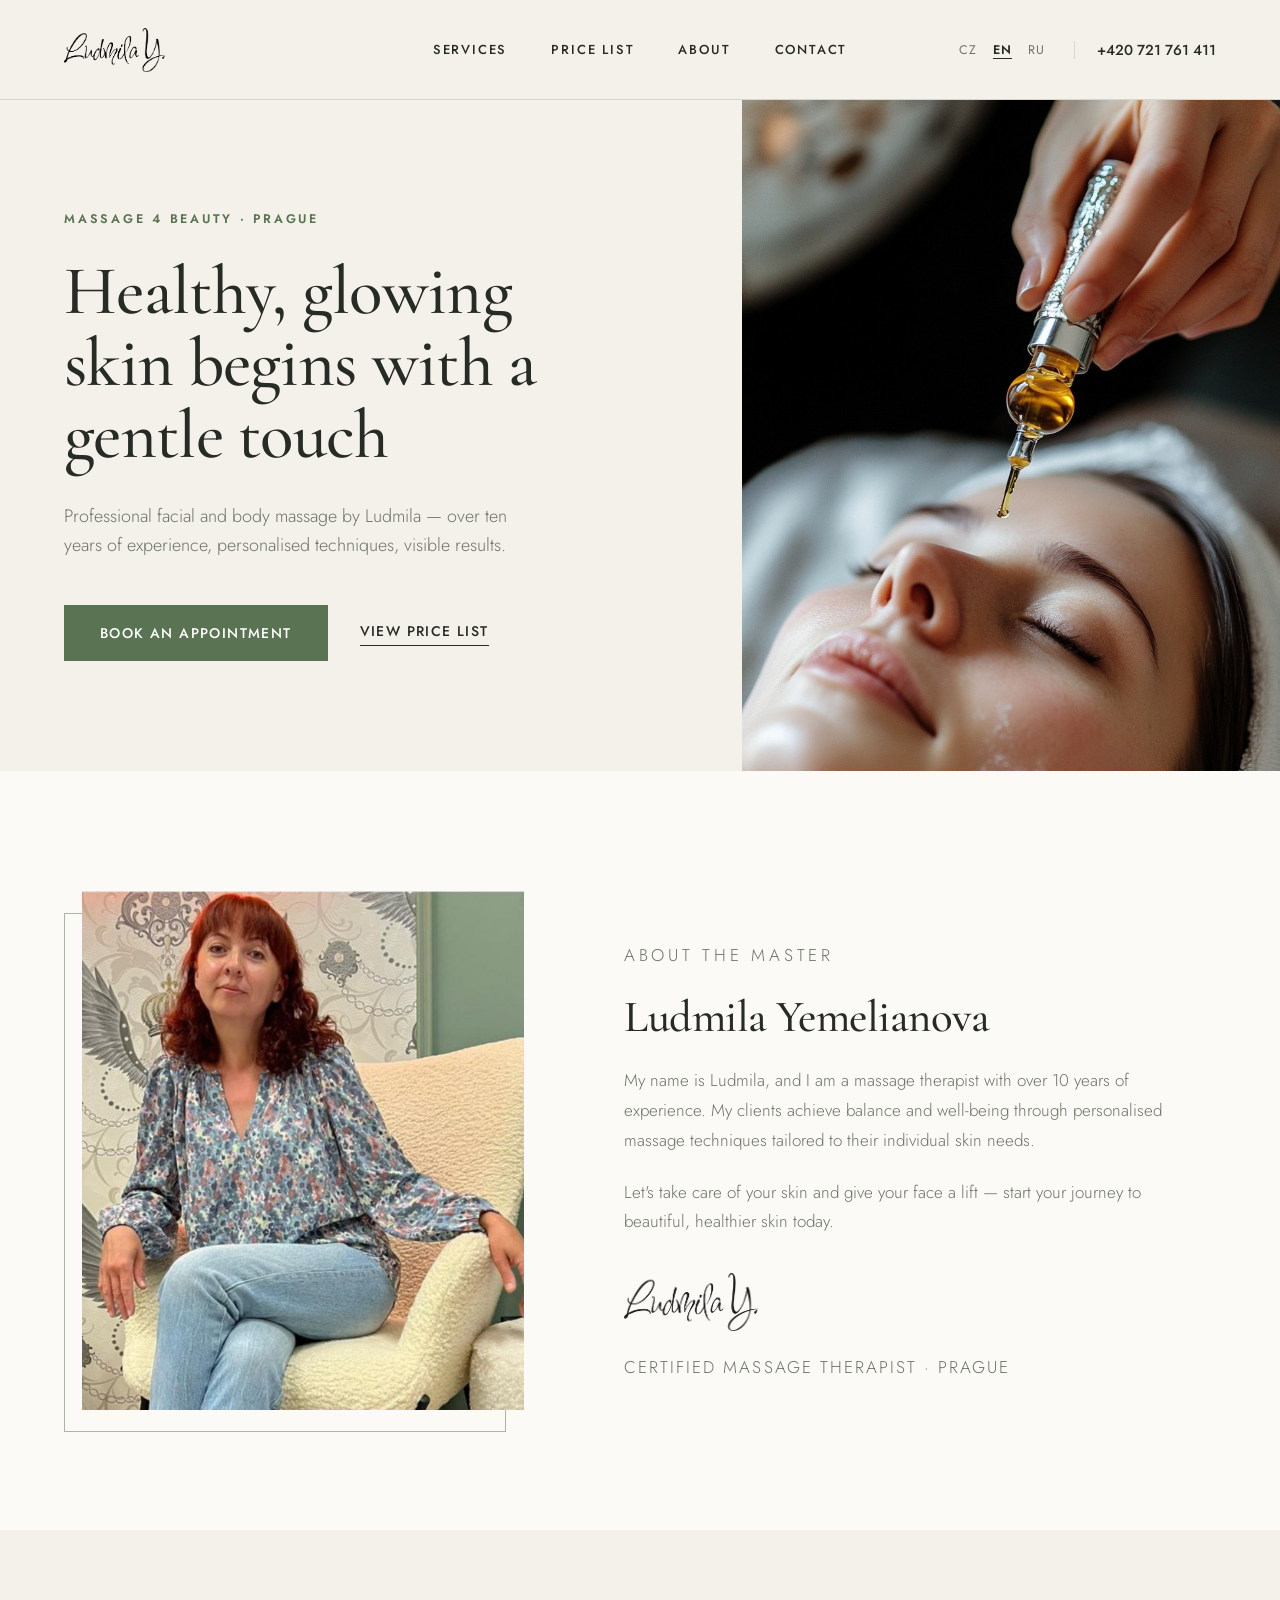
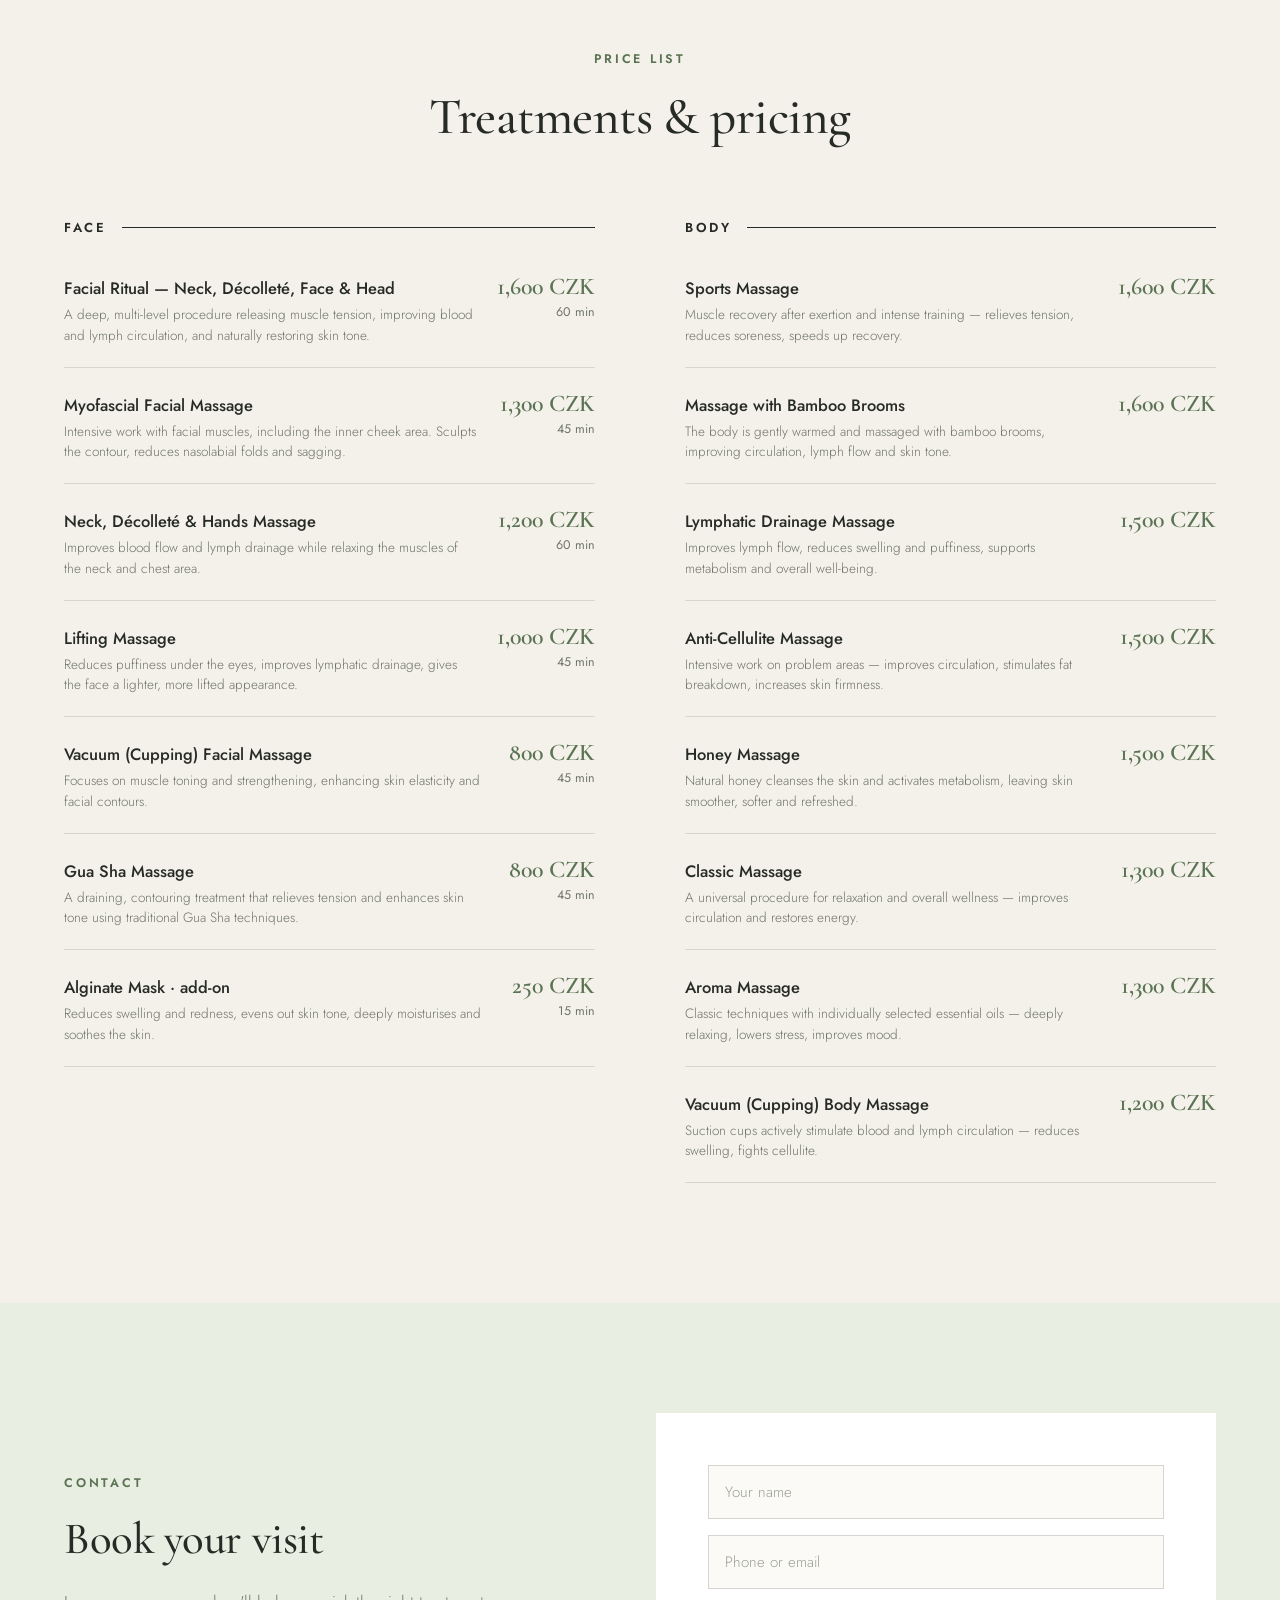
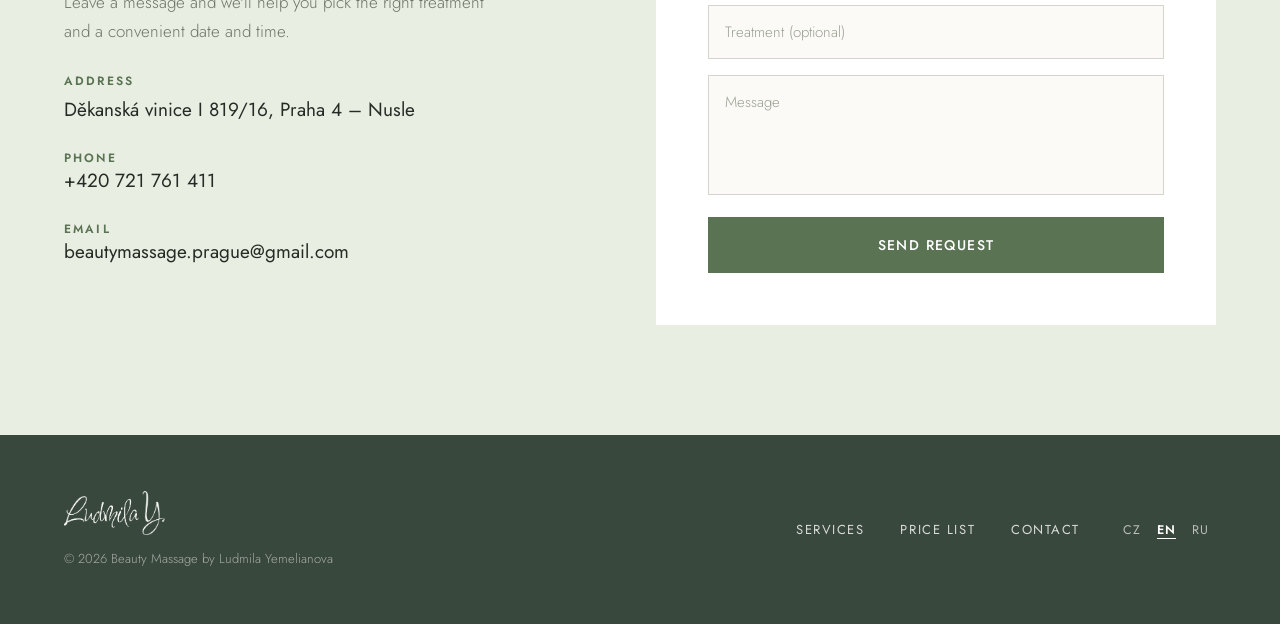
==== index.html @ cc2ae8ed "Initial deploy: Massage4Beauty landing page Co-Authored-By: Claude Sonnet 4.6 <noreply@anthropic.com" ====
<!DOCTYPE html>
<html lang="en">
<head>
  <meta charset="UTF-8" />
  <meta name="viewport" content="width=device-width, initial-scale=1" />
  <title>Massage 4 Beauty — Ludmila Yemelianova · Praha</title>
  <meta name="description" content="Professional facial and body massage by Ludmila in Prague — lifting, myofascial, lymphatic and relaxation treatments." />

  <!-- Favicon: the green 'L.' circle mark -->
  <link rel="icon" type="image/png" href="assets/mark.png" />

  <!-- Fonts -->
  <link rel="preconnect" href="https://fonts.googleapis.com" />
  <link rel="preconnect" href="https://fonts.gstatic.com" crossorigin />
  <link href="https://fonts.googleapis.com/css2?family=Cormorant+Garamond:ital,wght@0,400;0,500;0,600;1,400;1,500&family=Jost:ital,wght@0,300;0,400;0,500;0,600;1,300;1,400&display=swap" rel="stylesheet" />

  <link rel="stylesheet" href="styles.css" />
</head>
<body>

  <!-- ============ HEADER ============ -->
  <header class="site-header" id="top">
    <a href="#top" class="brand" aria-label="Massage 4 Beauty — home">
      <img src="assets/signature.png" alt="Ludmila Yemelianova" />
    </a>

    <nav class="main-nav" aria-label="Main">
      <a href="#services" data-i18n="navServices">Services</a>
      <a href="#prices" data-i18n="navPrices">Price list</a>
      <a href="#about" data-i18n="navAbout">About</a>
      <a href="#contact" data-i18n="navContact">Contact</a>
    </nav>

    <div class="header-right">
      <div class="lang-switch" role="group" aria-label="Language">
        <button type="button" data-lang="cs">CZ</button>
        <button type="button" data-lang="en">EN</button>
        <button type="button" data-lang="ru">RU</button>
      </div>
      <span class="v-line" aria-hidden="true"></span>
      <a href="tel:+420721761411" class="header-phone">+420 721 761 411</a>
    </div>
  </header>

  <main>
    <!-- ============ HERO ============ -->
    <section class="hero" id="services">
      <div class="hero-text">
        <p class="eyebrow" data-i18n="heroEyebrow">Massage 4 Beauty · Prague</p>
        <h1 data-i18n="heroH1">Healthy, glowing skin begins with a gentle touch</h1>
        <p class="hero-sub" data-i18n="heroSub">Professional facial and body massage by Ludmila — over ten years of experience, personalised techniques, visible results.</p>
        <div class="cta-row">
          <a href="#contact" class="btn-solid" data-i18n="ctaBook">Book an appointment</a>
          <a href="#prices" class="link-underline" data-i18n="ctaPrices">View price list</a>
        </div>
      </div>
      <div class="hero-img">
        <img src="assets/oil-ritual.jpg" alt="Facial ritual with natural oils" />
      </div>
    </section>

    <!-- ============ ABOUT ============ -->
    <section class="about" id="about">
      <div class="about-photo">
        <span class="about-frame" aria-hidden="true"></span>
        <img src="assets/ludmila-portrait.png" alt="Ludmila, massage therapist" />
      </div>
      <div class="about-text">
        <p class="eyebrow" data-i18n="aboutEyebrow">About the master</p>
        <h2 data-i18n="aboutName">Ludmila Yemelianova</h2>
        <p data-i18n="aboutP1">My name is Ludmila, and I am a massage therapist with over 10 years of experience.</p>
        <p data-i18n="aboutP2">Let's take care of your skin and give your face a lift.</p>
        <img src="assets/signature.png" alt="" class="about-sig" />
        <p class="caption" data-i18n="aboutCaption">Certified massage therapist · Prague</p>
      </div>
    </section>

    <!-- ============ PRICE LIST ============ -->
    <section class="prices" id="prices">
      <div class="prices-head">
        <p class="eyebrow" data-i18n="pricesEyebrow">Price list</p>
        <h2 data-i18n="pricesH2">Treatments &amp; pricing</h2>
      </div>
      <div class="prices-grid">
        <div class="price-col">
          <div class="group-head"><span data-i18n="groupFace">Face</span><span class="group-rule"></span></div>
          <div id="faceList"></div>
        </div>
        <div class="price-col">
          <div class="group-head"><span data-i18n="groupBody">Body</span><span class="group-rule"></span></div>
          <div id="bodyList"></div>
        </div>
      </div>
    </section>

    <!-- ============ CONTACT ============ -->
    <section class="contact" id="contact">
      <div class="contact-info">
        <p class="eyebrow" data-i18n="contactEyebrow">Contact</p>
        <h2 data-i18n="contactH2">Book your visit</h2>
        <p class="contact-sub" data-i18n="contactSub">Leave a message and we'll help you pick the right treatment and time.</p>

        <div class="info-block">
          <p class="info-label" data-i18n="lblAddress">Address</p>
          <p class="info-value" id="infoAddress">Děkanská vinice I 819/16, Praha 4 – Nusle</p>
        </div>
        <div class="info-block">
          <p class="info-label" data-i18n="lblPhone">Phone</p>
          <a class="info-value" href="tel:+420721761411">+420 721 761 411</a>
        </div>
        <div class="info-block">
          <p class="info-label" data-i18n="lblEmail">Email</p>
          <a class="info-value" href="mailto:beautymassage.prague@gmail.com">beautymassage.prague@gmail.com</a>
        </div>
      </div>

      <form class="form-card" id="bookingForm" novalidate>
        <input class="field" type="text" name="name" data-i18n-ph="fName" placeholder="Your name" required />
        <input class="field" type="text" name="contact" data-i18n-ph="fContact" placeholder="Phone or email" required />
        <input class="field" type="text" name="treatment" data-i18n-ph="fTreatment" placeholder="Treatment (optional)" />
        <textarea class="field" name="message" rows="4" data-i18n-ph="fMessage" placeholder="Message"></textarea>
        <button type="submit" class="btn-solid" data-i18n="fSend">Send request</button>
        <p class="form-thanks" id="formThanks" hidden></p>
      </form>
    </section>
  </main>

  <!-- ============ FOOTER ============ -->
  <footer class="site-footer">
    <div class="footer-brand">
      <img src="assets/signature.png" alt="Ludmila Yemelianova" />
      <p class="footer-copy" data-i18n="footerCopy">© 2026 Beauty Massage by Ludmila Yemelianova</p>
    </div>
    <div class="footer-right">
      <a href="#services" data-i18n="navServices">Services</a>
      <a href="#prices" data-i18n="navPrices">Price list</a>
      <a href="#contact" data-i18n="navContact">Contact</a>
      <div class="lang-switch footer-lang" role="group" aria-label="Language">
        <button type="button" data-lang="cs">CZ</button>
        <button type="button" data-lang="en">EN</button>
        <button type="button" data-lang="ru">RU</button>
      </div>
    </div>
  </footer>

  <script src="content.js"></script>
  <script src="script.js"></script>
</body>
</html>
---- styles.css ----
/* ============================================================
   Massage 4 Beauty — Variant A "Editorial Ivory"
   Plain CSS. No build step required.
   ============================================================ */

:root {
  --ivory:     #F4F1EA;
  --paper:     #FBFAF6;
  --white:     #FFFFFF;
  --sage-tint: #E9EEE3;
  --deep:      #5A7352;
  --deeper:    #39483C;
  --ink:       #272B25;
  --soft:      #6E7468;
  --line:      rgba(39, 43, 37, .14);

  --serif: "Cormorant Garamond", Georgia, serif;
  --sans:  "Jost", "Helvetica Neue", Arial, sans-serif;

  --maxw: 1320px;
  --pad: 64px;
}

* { box-sizing: border-box; }

html { scroll-behavior: smooth; scroll-padding-top: 100px; }

body {
  margin: 0;
  background: var(--ivory);
  color: var(--ink);
  font-family: var(--sans);
  -webkit-font-smoothing: antialiased;
}

img { display: block; max-width: 100%; }
a { color: inherit; text-decoration: none; }

h1, h2 { font-family: var(--serif); font-weight: 500; margin: 0; letter-spacing: -0.01em; }

.eyebrow {
  font-size: 12.5px;
  font-weight: 600;
  letter-spacing: 0.22em;
  text-transform: uppercase;
  color: var(--deep);
  margin: 0;
}

/* ---------- Shared buttons ---------- */
.btn-solid {
  display: inline-block;
  font-family: var(--sans);
  font-size: 14px;
  font-weight: 500;
  letter-spacing: 0.1em;
  text-transform: uppercase;
  color: #fff;
  background: var(--deep);
  padding: 18px 36px;
  border: none;
  cursor: pointer;
  transition: background .2s ease;
}
.btn-solid:hover { background: var(--deeper); }

.link-underline {
  font-size: 14px;
  font-weight: 500;
  letter-spacing: 0.1em;
  text-transform: uppercase;
  color: var(--ink);
  border-bottom: 1px solid var(--ink);
  padding-bottom: 4px;
  transition: color .2s ease, border-color .2s ease;
}
.link-underline:hover { color: var(--deep); border-color: var(--deep); }

/* ---------- Language switch ---------- */
.lang-switch { display: flex; gap: 2px; }
.lang-switch button {
  font-family: var(--sans);
  font-size: 12.5px;
  letter-spacing: 0.08em;
  color: var(--soft);
  background: none;
  border: none;
  padding: 6px 7px;
  cursor: pointer;
  text-underline-offset: 4px;
}
.lang-switch button.active { color: var(--ink); font-weight: 600; text-decoration: underline; }

/* ============================================================
   HEADER
   ============================================================ */
.site-header {
  position: sticky;
  top: 0;
  z-index: 50;
  display: grid;
  grid-template-columns: 1fr auto 1fr;
  align-items: center;
  gap: 24px;
  padding: 0 var(--pad);
  height: 100px;
  background: rgba(244, 241, 234, .9);
  backdrop-filter: blur(10px);
  border-bottom: 1px solid var(--line);
}
.brand { justify-self: start; }
.brand img { height: 44px; width: auto; }

.main-nav {
  display: flex;
  gap: 44px;
  justify-self: center;
  font-size: 13px;
  font-weight: 500;
  letter-spacing: 0.14em;
  text-transform: uppercase;
}
.main-nav a { transition: color .2s ease; }
.main-nav a:hover { color: var(--deep); }

.header-right { display: flex; align-items: center; gap: 22px; justify-self: end; }
.v-line { width: 1px; height: 18px; background: var(--line); }
.header-phone { font-size: 14.5px; font-weight: 500; }
.header-phone:hover { color: var(--deep); }

/* ============================================================
   HERO
   ============================================================ */
.hero {
  display: grid;
  grid-template-columns: 1fr 42%;
  background: var(--ivory);
}
.hero-text {
  display: flex;
  flex-direction: column;
  justify-content: center;
  padding: 110px 90px 110px var(--pad);
}
.hero h1 {
  font-size: clamp(48px, 5.4vw, 82px);
  line-height: 1.04;
  margin-top: 28px;
  text-wrap: pretty;
}
.hero-sub {
  font-size: 18px;
  font-weight: 300;
  line-height: 1.65;
  color: var(--soft);
  max-width: 460px;
  margin: 30px 0 0;
}
.cta-row { display: flex; align-items: center; gap: 32px; margin-top: 44px; flex-wrap: wrap; }
.hero-img { position: relative; min-height: 560px; }
.hero-img img { position: absolute; inset: 0; width: 100%; height: 100%; object-fit: cover; }

/* ============================================================
   ABOUT
   ============================================================ */
.about {
  display: grid;
  grid-template-columns: 460px 1fr;
  gap: 100px;
  align-items: center;
  background: var(--paper);
  padding: 120px var(--pad);
}
.about-photo { position: relative; margin-left: 18px; }
.about-frame {
  position: absolute;
  top: 22px; left: -18px;
  width: 100%; height: 100%;
  border: 1px solid var(--sage-tint);
  border-color: var(--deep);
  opacity: .5;
}
.about-photo img { position: relative; width: 100%; aspect-ratio: 4 / 4.7; object-fit: cover; }
.about-text { max-width: 560px; }
.about-text h2 { font-size: clamp(38px, 3.5vw, 54px); margin-top: 20px; }
.about-text p {
  font-size: 17px;
  font-weight: 300;
  line-height: 1.75;
  color: var(--soft);
  margin: 22px 0 0;
}
.about-sig { height: 58px; margin-top: 36px; opacity: .9; }
.caption {
  font-size: 13px;
  letter-spacing: 0.12em;
  text-transform: uppercase;
  color: var(--soft);
  margin: 10px 0 0;
}

/* ============================================================
   PRICE LIST
   ============================================================ */
.prices { background: var(--ivory); padding: 120px var(--pad); }
.prices-head { text-align: center; margin-bottom: 70px; }
.prices-head .eyebrow { margin-bottom: 18px; }
.prices-head h2 { font-size: clamp(40px, 4vw, 58px); }

.prices-grid { display: grid; grid-template-columns: 1fr 1fr; gap: 90px; align-items: start; }

.group-head { display: flex; align-items: center; gap: 16px; margin-bottom: 14px; }
.group-head span:first-child {
  font-size: 13px;
  font-weight: 600;
  letter-spacing: 0.2em;
  text-transform: uppercase;
  color: var(--ink);
}
.group-rule { flex: 1; height: 1px; background: var(--ink); }

.price-row {
  display: flex;
  align-items: baseline;
  gap: 24px;
  padding: 21px 0;
  border-bottom: 1px solid var(--line);
}
.price-name { font-size: 16.5px; font-weight: 500; color: var(--ink); }
.price-desc {
  font-size: 13.5px;
  font-weight: 300;
  line-height: 1.5;
  color: var(--soft);
  margin-top: 5px;
  max-width: 430px;
}
.price-meta { text-align: right; flex-shrink: 0; }
.price-val { font-family: var(--serif); font-size: 24px; font-weight: 600; color: var(--deep); }
.price-min { font-size: 12.5px; color: var(--soft); margin-top: 2px; }

/* ============================================================
   CONTACT
   ============================================================ */
.contact {
  display: grid;
  grid-template-columns: 1fr 560px;
  gap: 90px;
  align-items: center;
  background: var(--sage-tint);
  padding: 110px var(--pad);
}
.contact h2 { font-size: clamp(38px, 3.5vw, 54px); margin-top: 20px; }
.contact-sub {
  font-size: 17px;
  font-weight: 300;
  line-height: 1.7;
  color: var(--soft);
  max-width: 440px;
  margin: 22px 0 8px;
}
.info-block { margin-top: 26px; }
.info-label {
  font-size: 12px;
  font-weight: 600;
  letter-spacing: 0.18em;
  text-transform: uppercase;
  color: var(--deep);
  margin: 0;
}
.info-value { font-size: 19px; color: var(--ink); margin: 6px 0 0; }
a.info-value:hover { color: var(--deep); }

.form-card {
  background: var(--white);
  padding: 52px;
  display: flex;
  flex-direction: column;
  gap: 16px;
}
.field {
  font-family: var(--sans);
  font-size: 15px;
  font-weight: 300;
  color: var(--ink);
  background: var(--paper);
  border: 1px solid rgba(39, 43, 37, .18);
  padding: 15px 16px;
  width: 100%;
  outline: none;
  resize: none;
}
.field:focus { border-color: var(--deep); }
.field::placeholder { color: #9AA093; }
.form-card .btn-solid { margin-top: 6px; }
.form-thanks {
  font-size: 15px;
  color: var(--deep);
  text-align: center;
  margin: 4px 0 0;
}

/* ============================================================
   FOOTER
   ============================================================ */
.site-footer {
  display: flex;
  align-items: center;
  justify-content: space-between;
  gap: 32px;
  background: var(--deeper);
  padding: 56px var(--pad);
  flex-wrap: wrap;
}
.footer-brand img { height: 44px; filter: invert(1); opacity: .95; }
.footer-copy { font-size: 13px; font-weight: 300; color: rgba(255, 255, 255, .55); margin: 14px 0 0; }
.footer-right { display: flex; align-items: center; gap: 36px; flex-wrap: wrap; }
.footer-right a {
  font-size: 13px;
  letter-spacing: 0.12em;
  text-transform: uppercase;
  color: rgba(255, 255, 255, .8);
}
.footer-right a:hover { color: #fff; }
.footer-lang button { color: rgba(255, 255, 255, .65); }
.footer-lang button.active { color: #fff; }

/* ============================================================
   RESPONSIVE
   ============================================================ */
@media (max-width: 1080px) {
  :root { --pad: 40px; }
  .main-nav { display: none; }
  .site-header { grid-template-columns: auto 1fr; }
  .hero { grid-template-columns: 1fr; }
  .hero-text { padding: 80px var(--pad); }
  .hero-img { min-height: 420px; }
  .about { grid-template-columns: 1fr; gap: 56px; }
  .about-photo { max-width: 420px; }
  .prices-grid { grid-template-columns: 1fr; gap: 56px; }
  .contact { grid-template-columns: 1fr; gap: 48px; }
}

@media (max-width: 560px) {
  :root { --pad: 22px; }
  .header-phone, .v-line { display: none; }
  .hero-text { padding: 56px var(--pad); }
  .form-card { padding: 32px 24px; }
  .site-footer { flex-direction: column; align-items: flex-start; gap: 28px; }
}
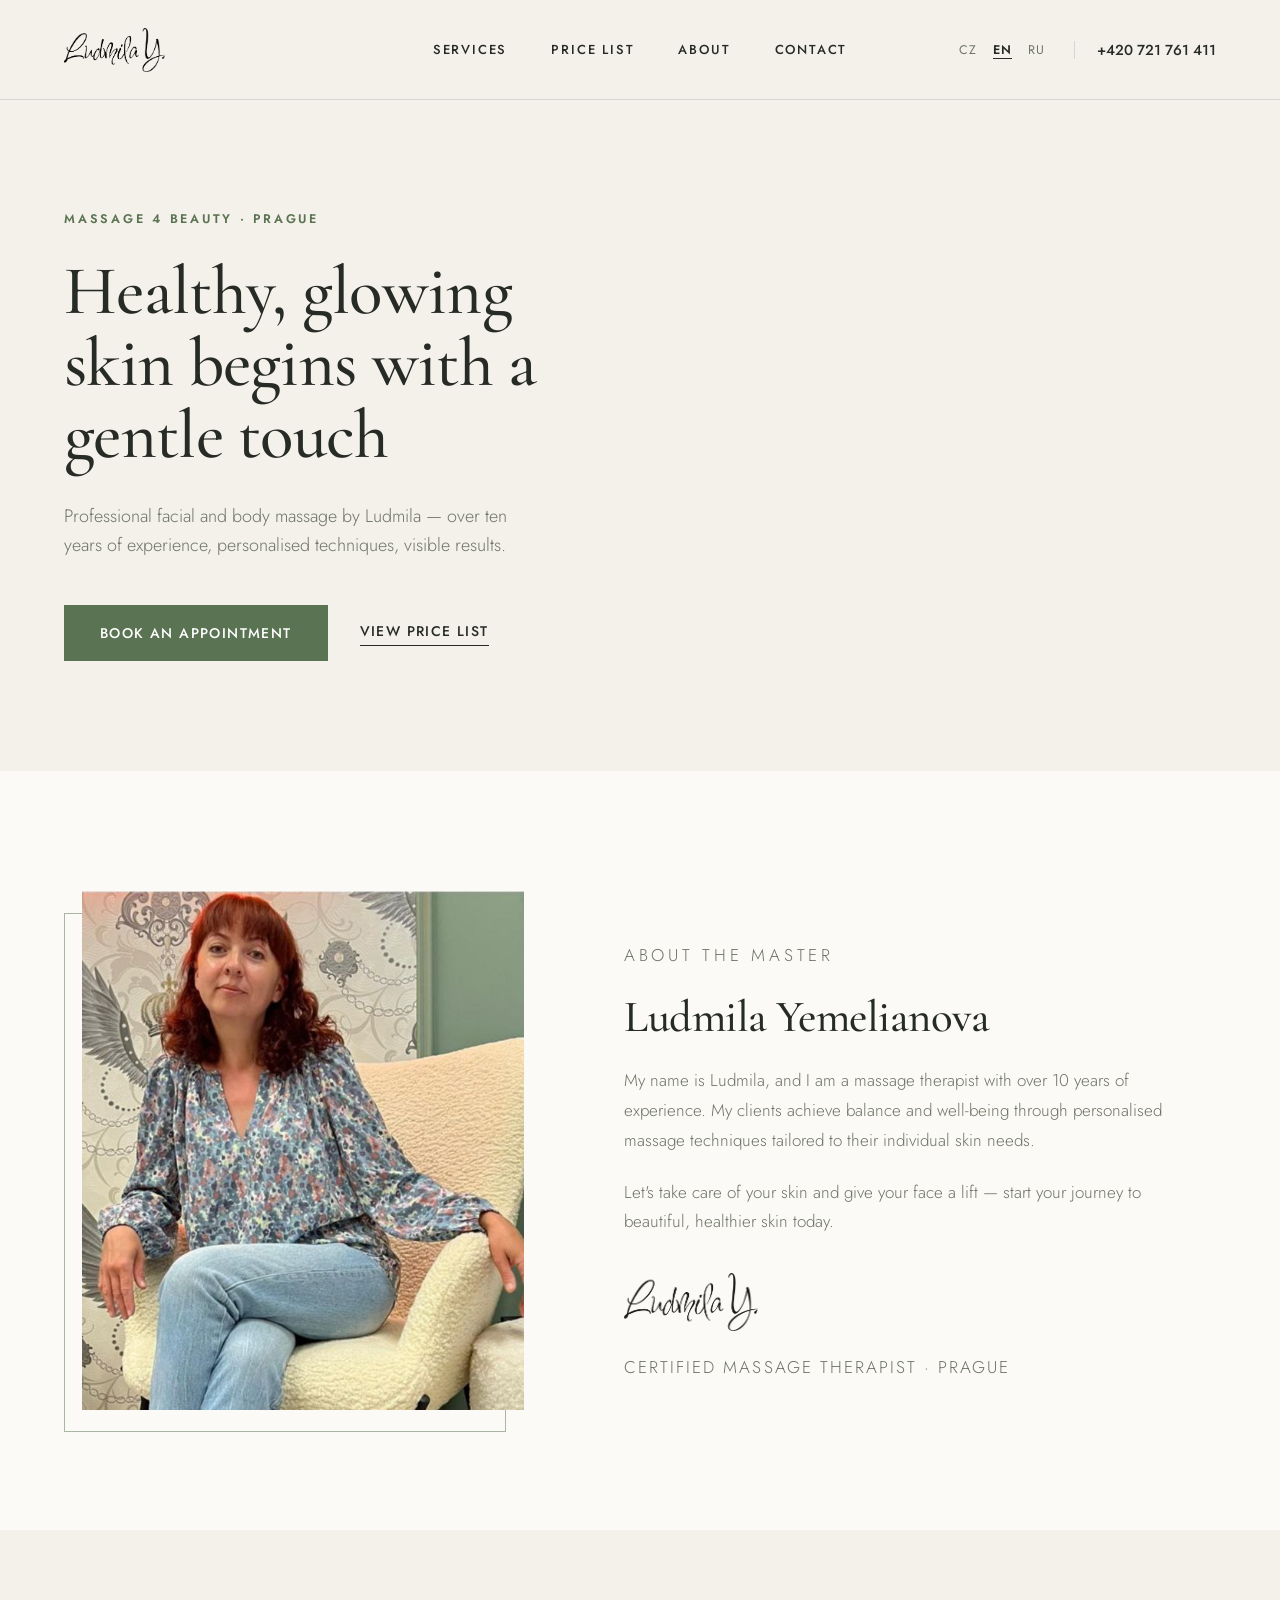
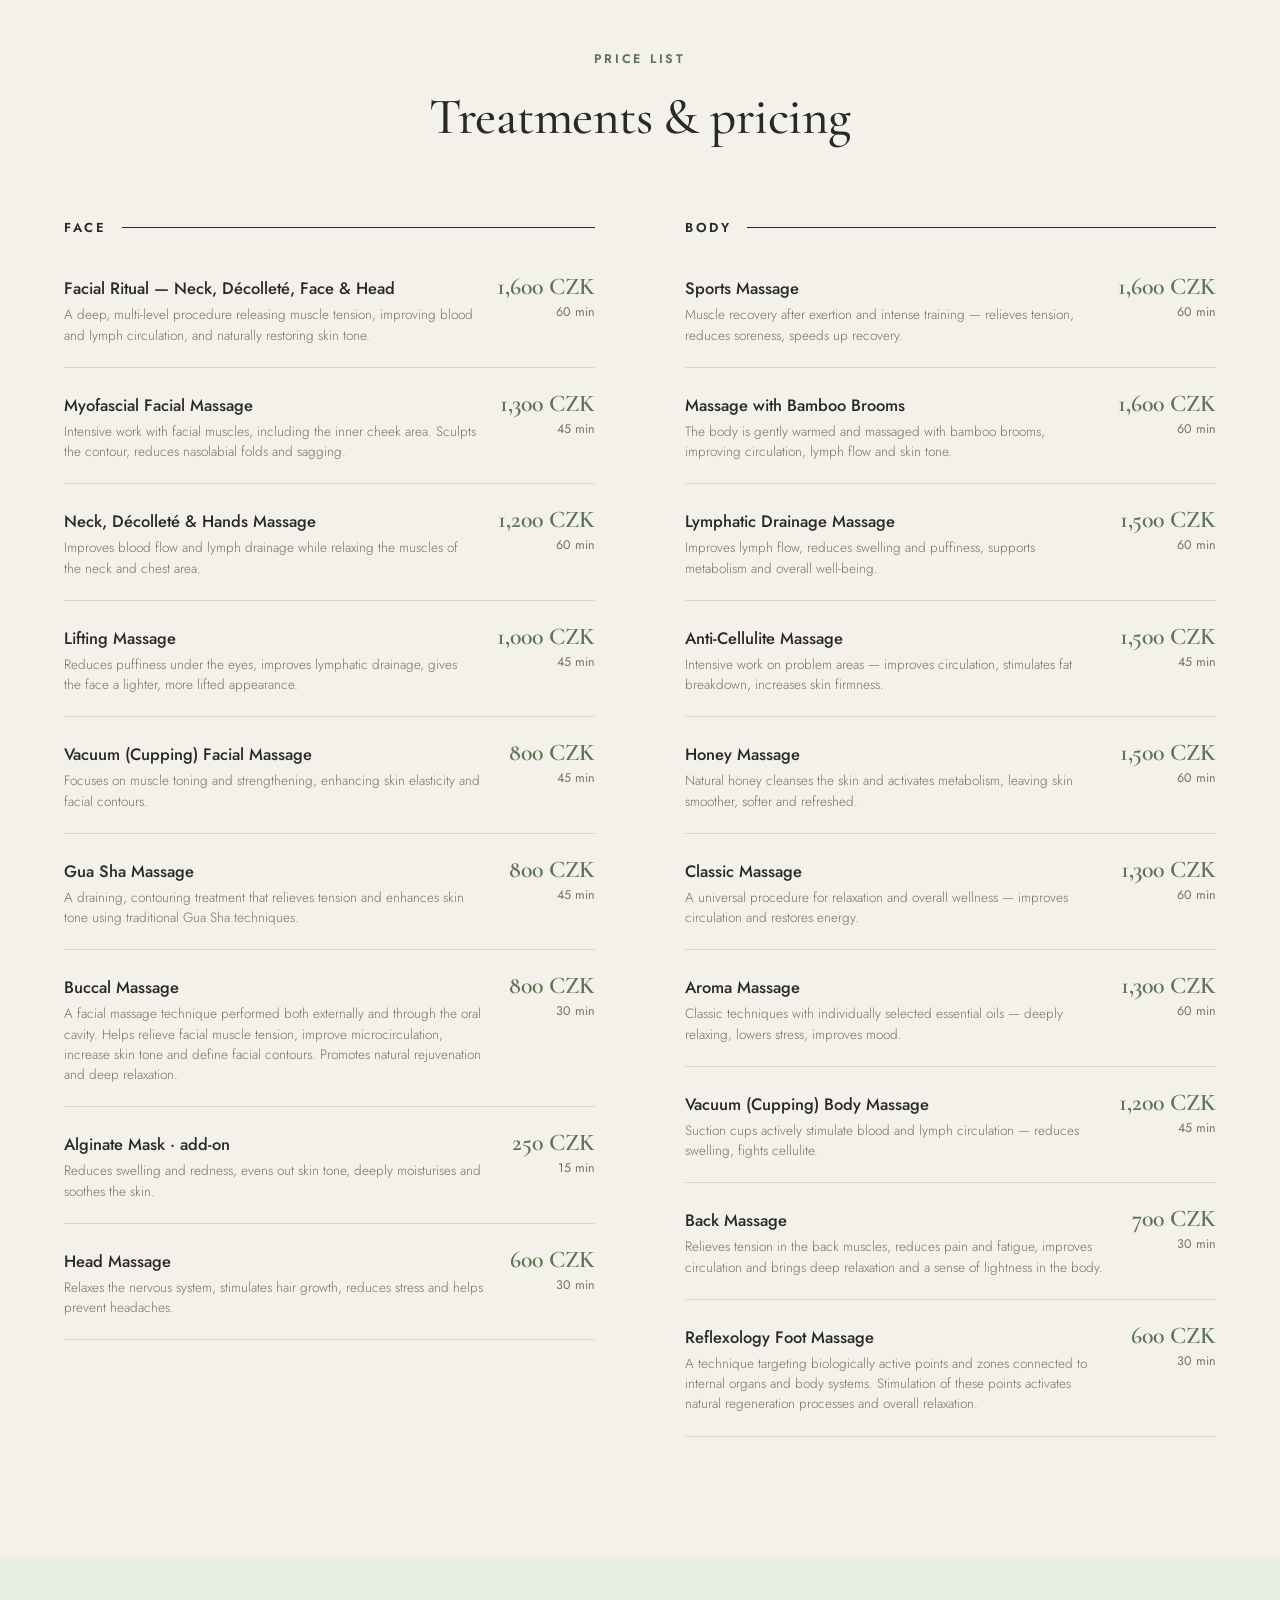
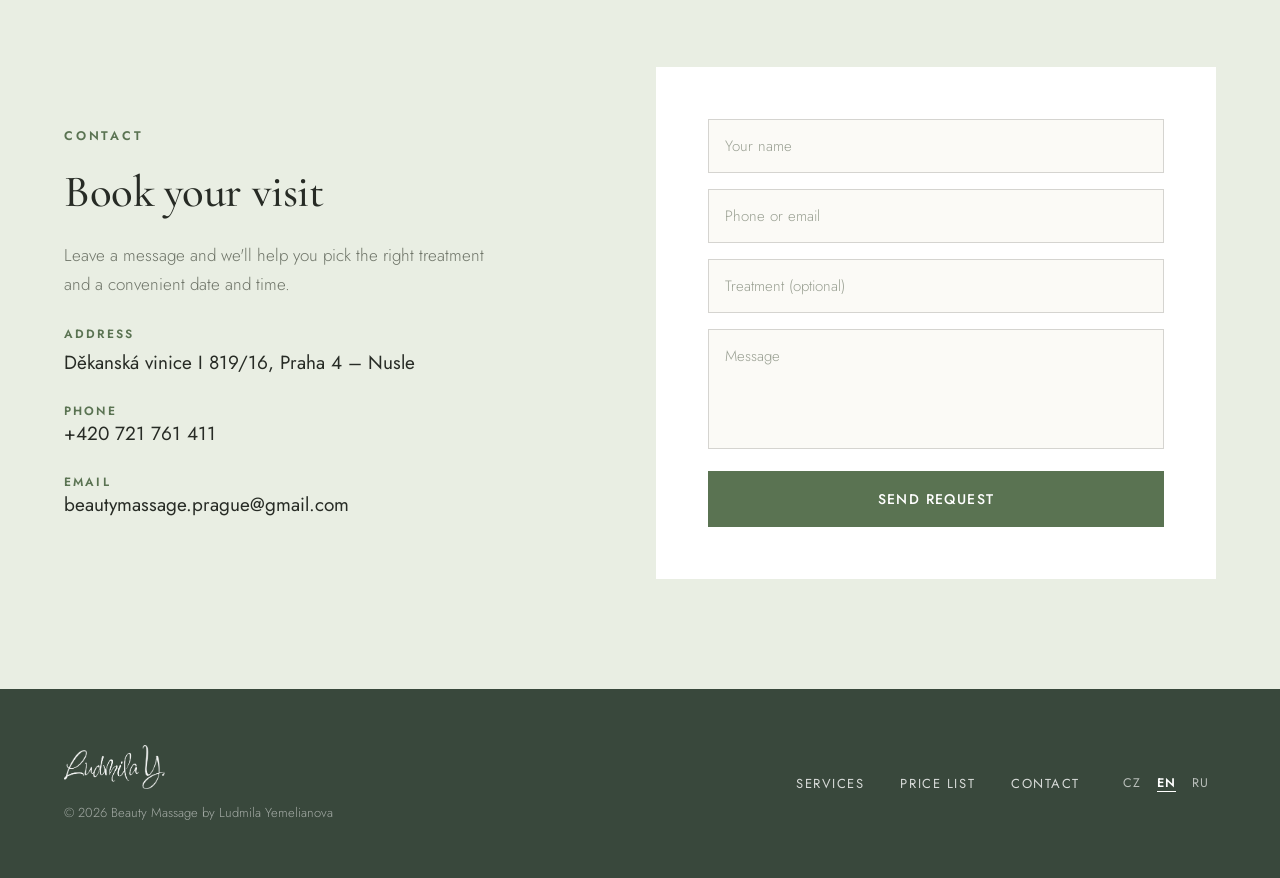
==== commit 50085669: "update" ====
--- a/index.html
+++ b/index.html
@@ -55,7 +55,7 @@
         </div>
       </div>
       <div class="hero-img">
-        <img src="assets/oil-ritual.jpg" alt="Facial ritual with natural oils" />
+        <video src="oil-miracle.mp4" autoplay muted loop playsinline></video>
       </div>
     </section>
 
--- a/styles.css
+++ b/styles.css
@@ -158,7 +158,8 @@
 }
 .cta-row { display: flex; align-items: center; gap: 32px; margin-top: 44px; flex-wrap: wrap; }
 .hero-img { position: relative; min-height: 560px; }
-.hero-img img { position: absolute; inset: 0; width: 100%; height: 100%; object-fit: cover; }
+.hero-img img,
+.hero-img video { position: absolute; inset: 0; width: 100%; height: 100%; object-fit: cover; }
 
 /* ============================================================
    ABOUT
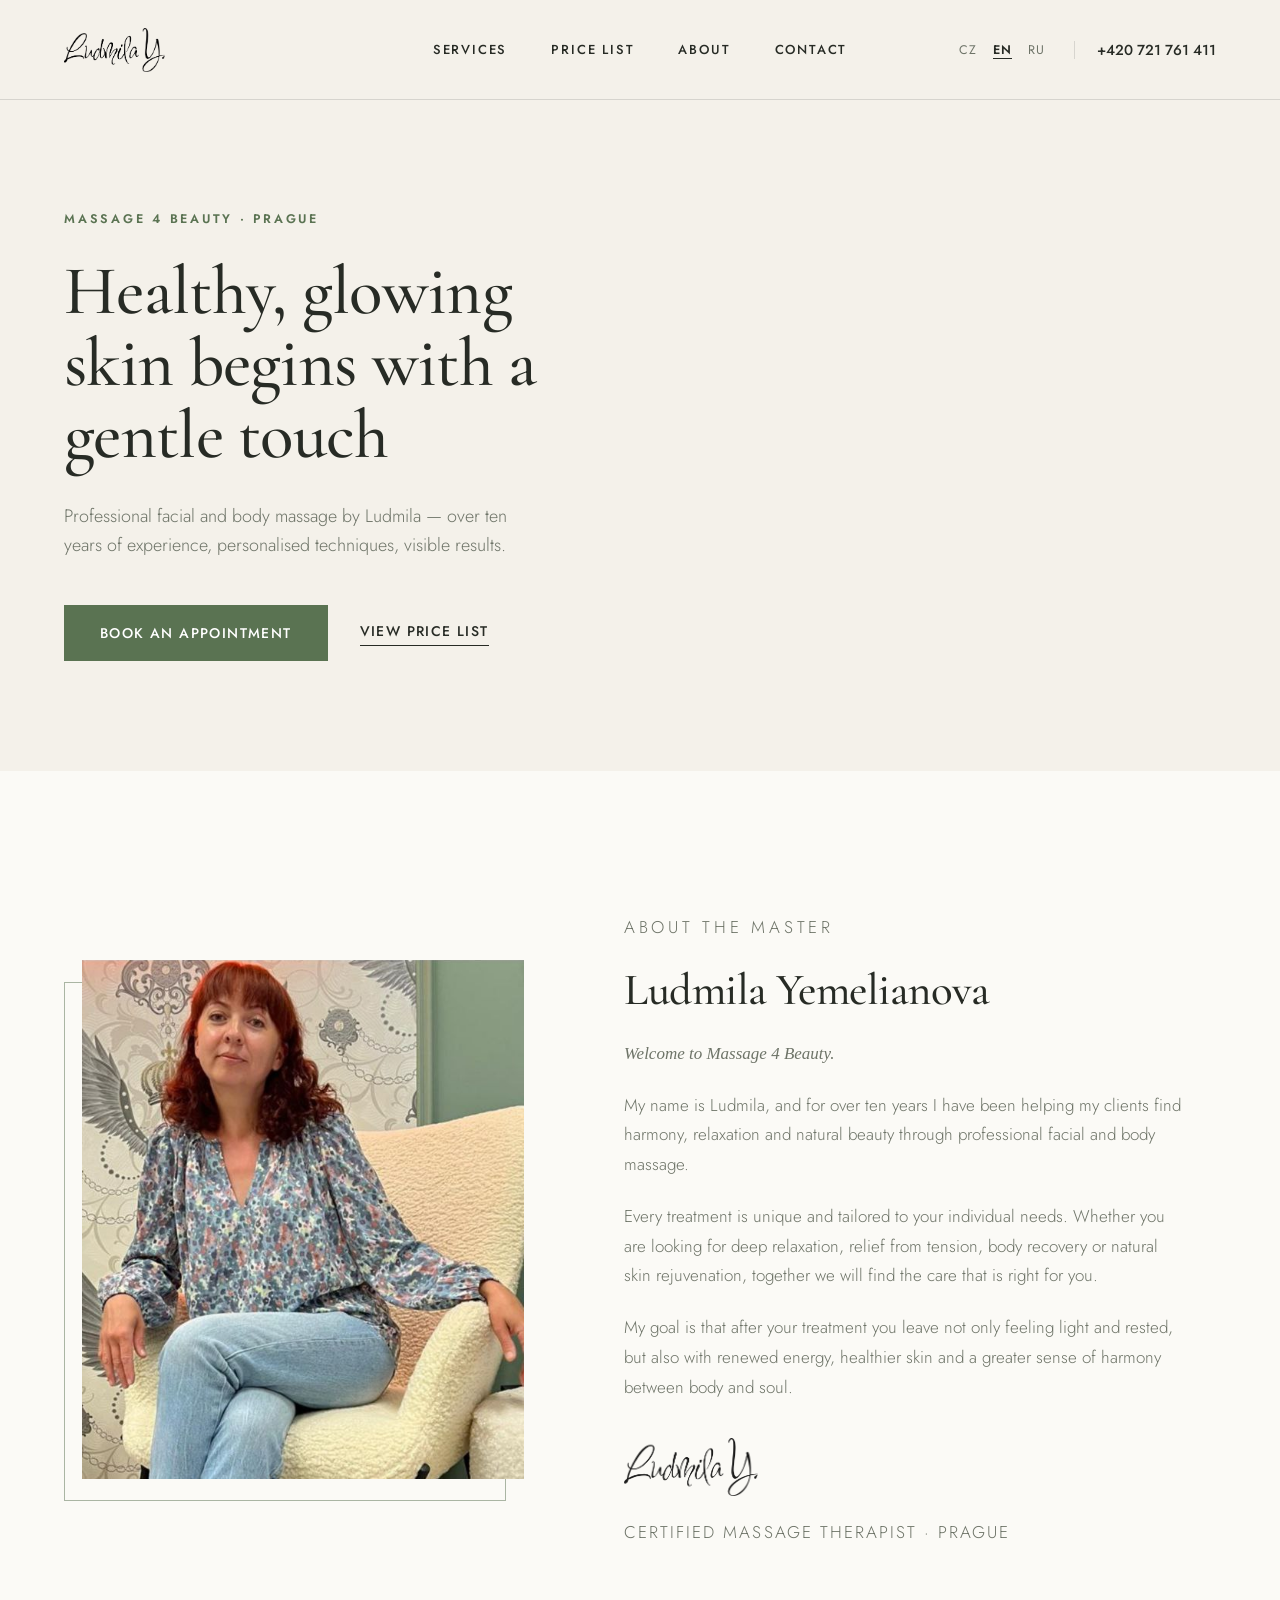
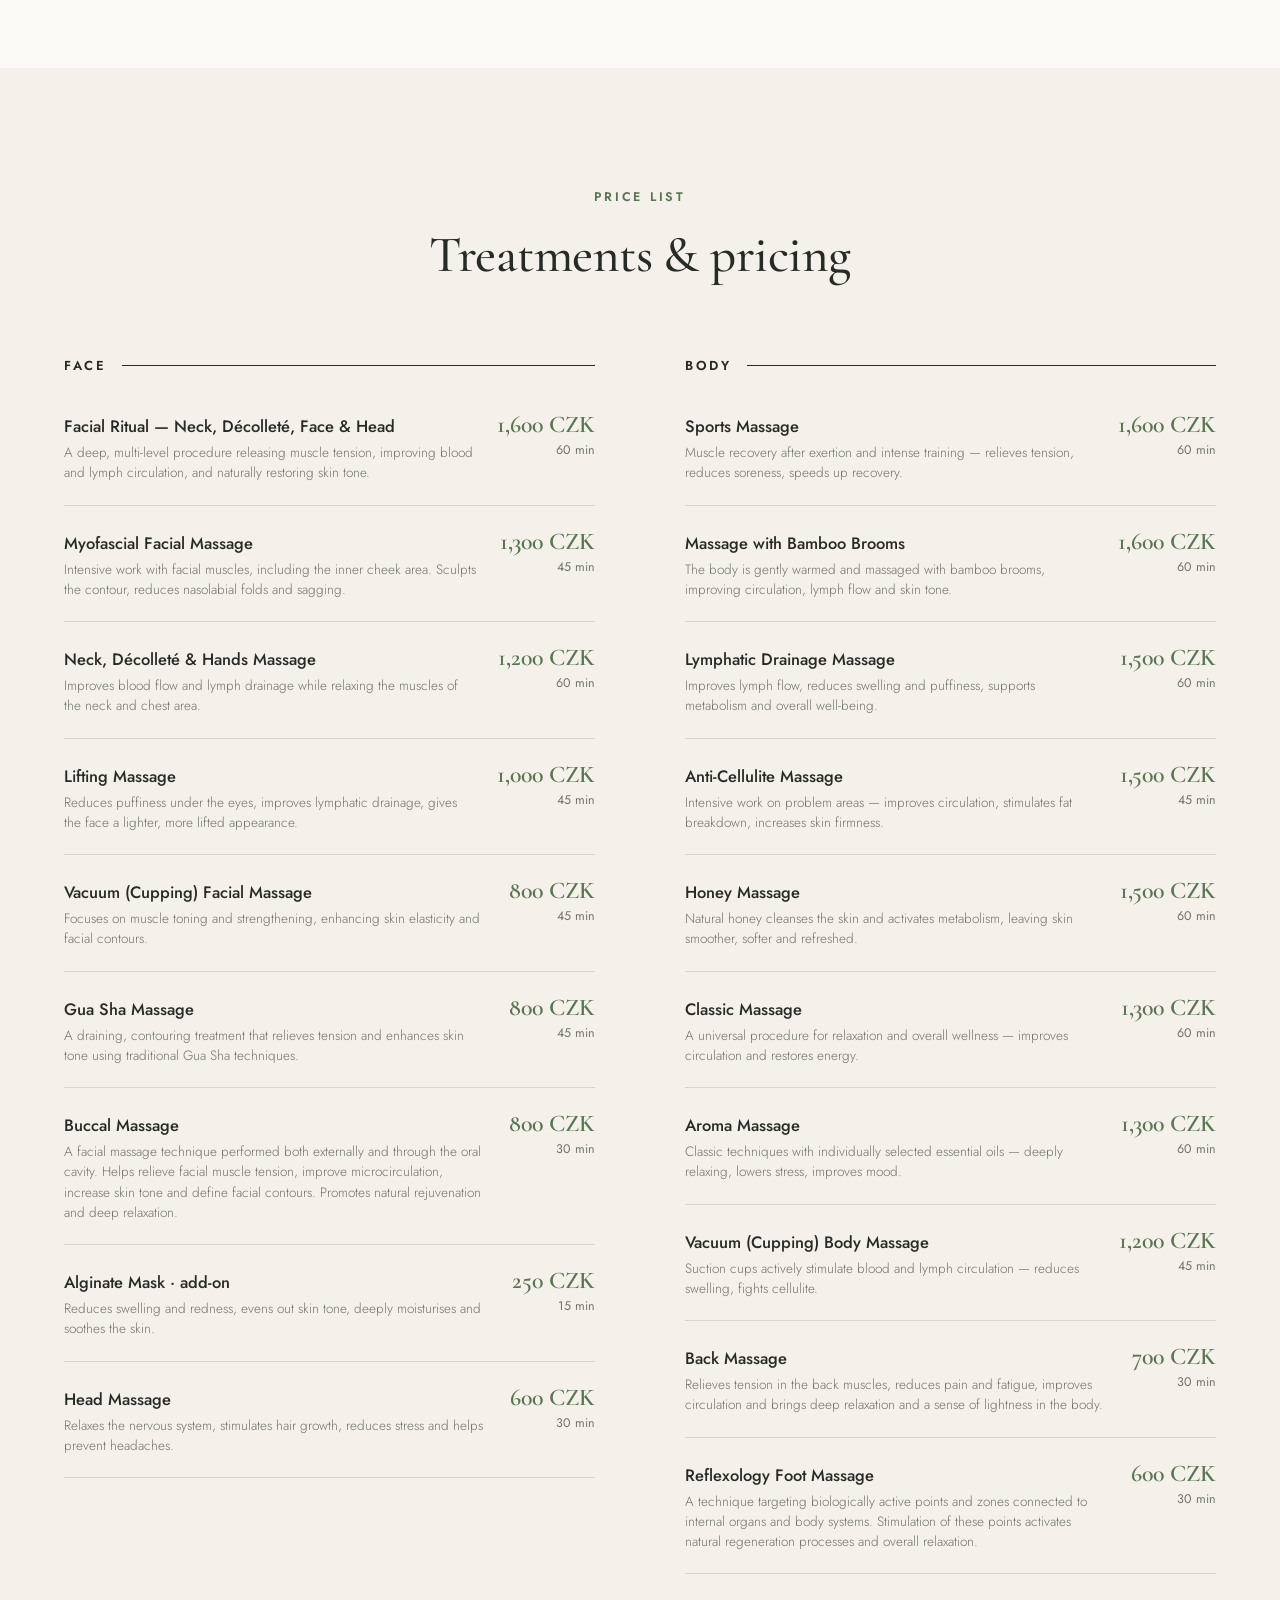
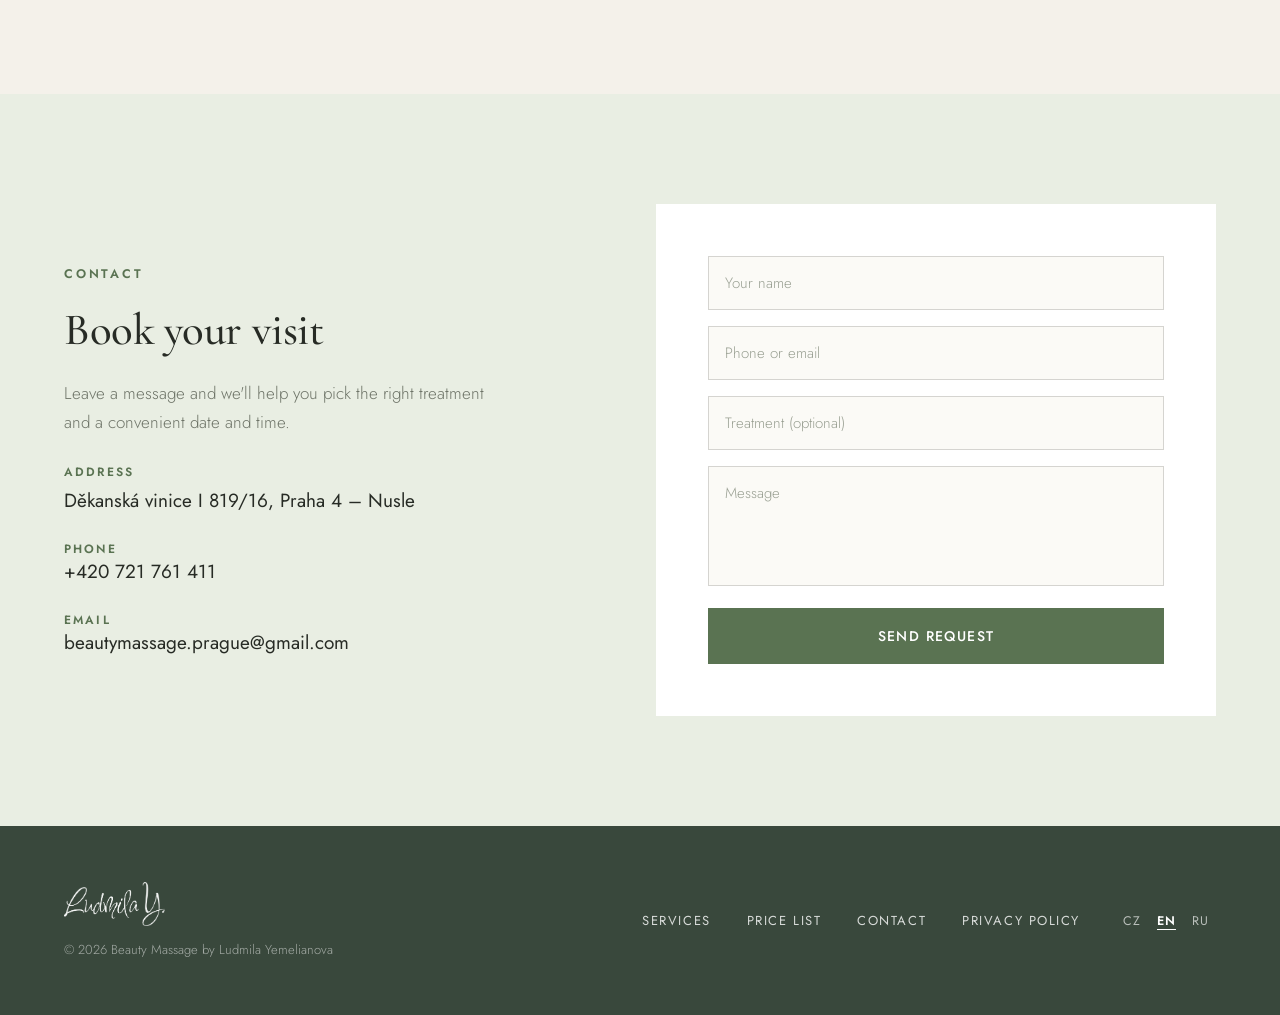
==== commit e8bd18df: "update" ====
--- a/index.html
+++ b/index.html
@@ -68,8 +68,10 @@
       <div class="about-text">
         <p class="eyebrow" data-i18n="aboutEyebrow">About the master</p>
         <h2 data-i18n="aboutName">Ludmila Yemelianova</h2>
-        <p data-i18n="aboutP1">My name is Ludmila, and I am a massage therapist with over 10 years of experience.</p>
-        <p data-i18n="aboutP2">Let's take care of your skin and give your face a lift.</p>
+        <p class="about-welcome" data-i18n="aboutWelcome">Welcome to Massage 4 Beauty.</p>
+        <p data-i18n="aboutP1">My name is Ludmila, and for over ten years I have been helping my clients find harmony, relaxation and natural beauty through professional facial and body massage.</p>
+        <p data-i18n="aboutP2">Every treatment is unique and tailored to your individual needs. Whether you are looking for deep relaxation, relief from tension, body recovery or natural skin rejuvenation, together we will find the care that is right for you.</p>
+        <p data-i18n="aboutP3">My goal is that after your treatment you leave not only feeling light and rested, but also with renewed energy, healthier skin and a greater sense of harmony between body and soul.</p>
         <img src="assets/signature.png" alt="" class="about-sig" />
         <p class="caption" data-i18n="aboutCaption">Certified massage therapist · Prague</p>
       </div>
@@ -135,6 +137,7 @@
       <a href="#services" data-i18n="navServices">Services</a>
       <a href="#prices" data-i18n="navPrices">Price list</a>
       <a href="#contact" data-i18n="navContact">Contact</a>
+      <a href="privacy.html" data-i18n="privacyLink">Ochrana osobních údajů</a>
       <div class="lang-switch footer-lang" role="group" aria-label="Language">
         <button type="button" data-lang="cs">CZ</button>
         <button type="button" data-lang="en">EN</button>
--- a/styles.css
+++ b/styles.css
@@ -191,6 +191,13 @@
   color: var(--soft);
   margin: 22px 0 0;
 }
+.about-welcome {
+  font-family: var(--serif);
+  font-size: 22px;
+  font-style: italic;
+  color: var(--deep);
+  margin: 22px 0 0;
+}
 .about-sig { height: 58px; margin-top: 36px; opacity: .9; }
 .caption {
   font-size: 13px;
@@ -329,6 +336,44 @@
 /* ============================================================
    RESPONSIVE
    ============================================================ */
+/* ============================================================
+   PRIVACY POLICY
+   ============================================================ */
+.privacy-page { background: var(--paper); padding: 100px var(--pad); }
+.privacy-wrap { max-width: 760px; margin: 0 auto; }
+.privacy-wrap h1 {
+  font-size: clamp(34px, 4vw, 52px);
+  margin: 20px 0 36px;
+}
+.privacy-brand {
+  font-family: var(--serif);
+  font-size: 22px;
+  font-style: italic;
+  color: var(--deep);
+  margin: -20px 0 40px;
+}
+.privacy-wrap h2 {
+  font-family: var(--sans);
+  font-size: 13px;
+  font-weight: 600;
+  letter-spacing: 0.18em;
+  text-transform: uppercase;
+  color: var(--deep);
+  margin: 44px 0 14px;
+}
+.privacy-wrap p,
+.privacy-wrap li {
+  font-size: 16px;
+  font-weight: 300;
+  line-height: 1.8;
+  color: var(--soft);
+  margin: 0 0 14px;
+}
+.privacy-wrap ul { padding-left: 22px; margin: 0 0 14px; }
+.privacy-wrap li { margin: 0 0 6px; }
+.privacy-wrap strong { color: var(--ink); font-weight: 500; }
+.privacy-checkboxes { color: var(--ink); font-size: 15px; }
+
 @media (max-width: 1080px) {
   :root { --pad: 40px; }
   .main-nav { display: none; }
